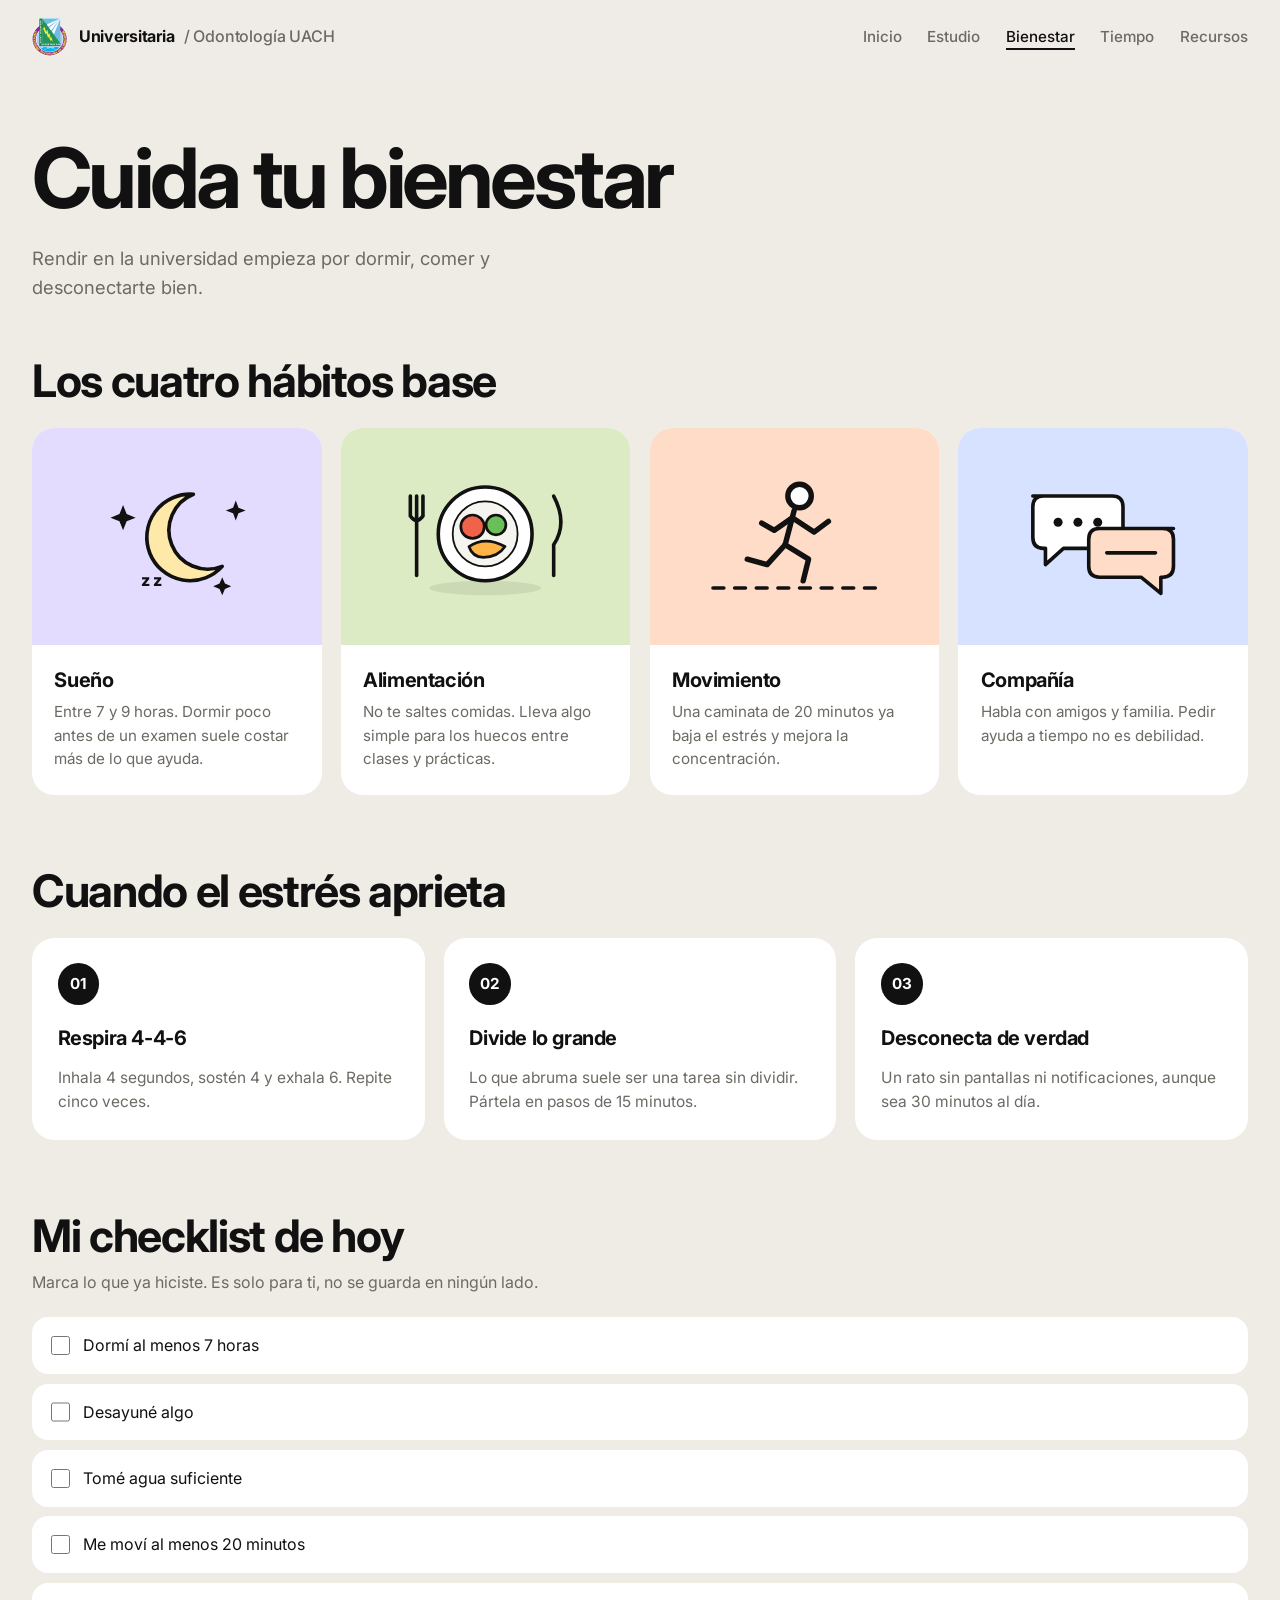
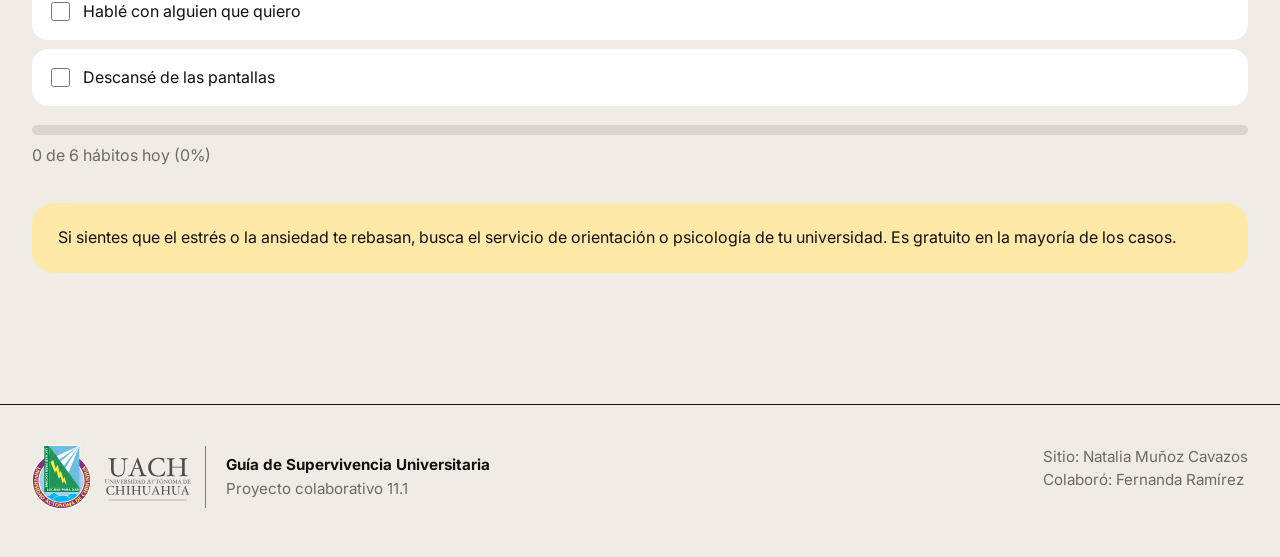
==== bienestar.html @ 302a4f21 "Sitio Guía de Supervivencia Universitaria (Odontología UACH) Co-Authored-By: Claude Sonnet 5.5 <nore" ====
<!DOCTYPE html>
<html lang="es">
<head>
  <meta charset="UTF-8">
  <meta name="viewport" content="width=device-width, initial-scale=1.0">
  <title>Bienestar · Guía Universitaria</title>
  <link rel="stylesheet" href="css/style.css">
  <script>if ("IntersectionObserver" in window && !matchMedia("(prefers-reduced-motion: reduce)").matches) document.documentElement.classList.add("js");</script>
</head>
<body>
  <header class="nav">
    <div class="nav-inner">
      <a class="brand" href="index.html"><img class="brand-logo" src="img/uach-horizontal.svg" alt="Logo de la UACH"> Universitaria <span>/ Odontología UACH</span></a>
      <ul class="menu"><li><a href="index.html">Inicio</a></li><li><a href="estudio.html">Estudio</a></li><li><a class="active" href="bienestar.html">Bienestar</a></li><li><a href="tiempo.html">Tiempo</a></li><li><a href="recursos.html">Recursos</a></li></ul>
    </div>
  </header>

  <section class="hero small">
    <h1>Cuida tu bienestar</h1>
    <p>Rendir en la universidad empieza por dormir, comer y desconectarte bien.</p>
  </section>

  <main class="container">
    <h2>Los cuatro hábitos base</h2>

    <div class="habits">

      <article class="habit">
        <div class="art lilac">
          <svg viewBox="0 0 200 150" role="img" aria-label="Luna y estrellas">
            <path d="M118 28 A48 48 0 1 0 150 108 A38 38 0 1 1 118 28 Z" fill="#ffe9a8" stroke="#111" stroke-width="4" stroke-linejoin="round"/>
            <g fill="#111"><path class="twinkle" d="M40 40 l4 10 10 4 -10 4 -4 10 -4 -10 -10 -4 10 -4z"/><path class="twinkle d2" d="M165 35 l3 8 8 3 -8 3 -3 8 -3 -8 -8 -3 8 -3z"/><path class="twinkle d3" d="M150 120 l3 7 7 3 -7 3 -3 7 -3 -7 -7 -3 7 -3z"/></g>
            <text class="twinkle d2" x="60" y="130" font-size="18" font-weight="800" fill="#111">z z</text>
          </svg>
        </div>
        <div class="txt"><h3>Sueño</h3><p>Entre 7 y 9 horas. Dormir poco antes de un examen suele costar más de lo que ayuda.</p></div>
      </article>

      <article class="habit">
        <div class="art green">
          <svg viewBox="0 0 200 150" role="img" aria-label="Plato con comida, tenedor y cuchillo">
            <ellipse cx="100" cy="132" rx="62" ry="8" fill="#000" opacity=".08"/>
            <circle class="bob" cx="100" cy="72" r="52" fill="#fff" stroke="#111" stroke-width="4"/>
            <circle cx="100" cy="72" r="36" fill="#f6f4ef" stroke="#111" stroke-width="2"/>
            <circle cx="86" cy="64" r="13" fill="#f0634a" stroke="#111" stroke-width="3"/>
            <circle cx="112" cy="62" r="11" fill="#6bbf59" stroke="#111" stroke-width="3"/>
            <path d="M82 86 Q100 74 122 86 Q114 98 98 98 Q86 98 82 86Z" fill="#ffb347" stroke="#111" stroke-width="3" stroke-linejoin="round"/>
            <g stroke="#111" stroke-width="4" stroke-linecap="round" fill="none"><path d="M24 30 L24 118"/><path d="M17 30 L17 52 Q24 62 31 52 L31 30"/><path d="M176 30 Q192 60 176 84 L176 118"/></g>
          </svg>
        </div>
        <div class="txt"><h3>Alimentación</h3><p>No te saltes comidas. Lleva algo simple para los huecos entre clases y prácticas.</p></div>
      </article>

      <article class="habit">
        <div class="art peach">
          <svg viewBox="0 0 200 150" role="img" aria-label="Persona corriendo">
            <path class="run-ground" d="M10 132 L190 132" stroke="#111" stroke-width="4" stroke-dasharray="12 12" stroke-linecap="round"/>
            <g class="bob" fill="none" stroke="#111" stroke-width="6" stroke-linecap="round" stroke-linejoin="round">
              <circle cx="106" cy="30" r="13" fill="#fff"/>
              <path d="M100 46 L90 84"/>
              <path d="M98 54 L122 70 L138 58"/>
              <path d="M98 54 L78 68 L64 60"/>
              <path d="M90 84 L116 100 L110 124"/>
              <path d="M90 84 L70 106 L48 100"/>
            </g>
          </svg>
        </div>
        <div class="txt"><h3>Movimiento</h3><p>Una caminata de 20 minutos ya baja el estrés y mejora la concentración.</p></div>
      </article>

      <article class="habit">
        <div class="art blue">
          <svg viewBox="0 0 200 150" role="img" aria-label="Dos globos de conversación">
            <g class="pop"><path d="M22 30 H110 Q122 30 122 42 V76 Q122 88 110 88 H56 L36 106 V88 H34 Q22 88 22 76 V42 Q22 30 34 30Z" fill="#fff" stroke="#111" stroke-width="4" stroke-linejoin="round"/><g fill="#111"><circle cx="50" cy="59" r="5"/><circle cx="72" cy="59" r="5"/><circle cx="94" cy="59" r="5"/></g></g>
            <g class="pop d2"><path d="M178 66 H96 Q84 66 84 78 V108 Q84 120 96 120 H142 L164 138 V120 H166 Q178 120 178 108 V78 Q178 66 166 66Z" fill="#ffdcc7" stroke="#111" stroke-width="4" stroke-linejoin="round"/><path d="M104 93 H158" stroke="#111" stroke-width="4" stroke-linecap="round"/></g>
          </svg>
        </div>
        <div class="txt"><h3>Compañía</h3><p>Habla con amigos y familia. Pedir ayuda a tiempo no es debilidad.</p></div>
      </article>

    </div>

    <h2 class="section-title">Cuando el estrés aprieta</h2>
    <ol class="step-list">
      <li><h3>Respira 4-4-6</h3><p>Inhala 4 segundos, sostén 4 y exhala 6. Repite cinco veces.</p></li>
      <li><h3>Divide lo grande</h3><p>Lo que abruma suele ser una tarea sin dividir. Pártela en pasos de 15 minutos.</p></li>
      <li><h3>Desconecta de verdad</h3><p>Un rato sin pantallas ni notificaciones, aunque sea 30 minutos al día.</p></li>
    </ol>

    <h2 class="section-title">Mi checklist de hoy</h2>
    <p class="lead">Marca lo que ya hiciste. Es solo para ti, no se guarda en ningún lado.</p>
    <ul class="checklist">
      <li><label><input type="checkbox"><span>Dormí al menos 7 horas</span></label></li>
      <li><label><input type="checkbox"><span>Desayuné algo</span></label></li>
      <li><label><input type="checkbox"><span>Tomé agua suficiente</span></label></li>
      <li><label><input type="checkbox"><span>Me moví al menos 20 minutos</span></label></li>
      <li><label><input type="checkbox"><span>Hablé con alguien que quiero</span></label></li>
      <li><label><input type="checkbox"><span>Descansé de las pantallas</span></label></li>
    </ul>
    <div class="progress"><div id="bar"></div></div>
    <p class="lead" id="bar-text" style="margin-top:0.5rem"></p>

    <div class="callout">
      Si sientes que el estrés o la ansiedad te rebasan, busca el servicio de orientación o psicología de tu universidad. Es gratuito en la mayoría de los casos.
    </div>
  </main>

  <footer>
    <div class="foot-brand">
      <img src="img/uach-horizontal.svg" alt="Universidad Autónoma de Chihuahua" class="foot-logo">
      <div><strong>Guía de Supervivencia Universitaria</strong><br>Proyecto colaborativo 11.1</div>
    </div>
    <div>Sitio: Natalia Muñoz Cavazos<br>Colaboró: Fernanda Ramírez</div>
  </footer>
  <script src="js/main.js"></script>
</body>
</html>
---- css/style.css ----
@import url("https://fonts.googleapis.com/css2?family=Inter:wght@400;500;600;700;800&display=swap");

:root {
  --bg: #efece6;
  --ink: #111111;
  --muted: #6d6a64;
  --line: #d9d5cc;
  --blue: #d6e2ff;
  --peach: #ffdcc7;
  --green: #dcebc4;
  --yellow: #ffe9a8;
  --uach: #5b2a86;
  --radius: 28px;
}

* { box-sizing: border-box; margin: 0; padding: 0; }
html { scroll-behavior: smooth; }

body {
  font-family: "Inter", "Helvetica Neue", Arial, sans-serif;
  background: var(--bg);
  color: var(--ink);
  line-height: 1.55;
  -webkit-font-smoothing: antialiased;
}

a { color: inherit; }
img { max-width: 100%; display: block; }

/* ---------- Navegación ---------- */
.nav { position: sticky; top: 0; z-index: 20; background: rgba(239, 236, 230, 0.9); backdrop-filter: blur(10px); }
.nav-inner {
  max-width: 1320px; margin: 0 auto; padding: 1.1rem 2rem;
  display: flex; justify-content: space-between; align-items: center; gap: 1rem; flex-wrap: wrap;
}
.brand { font-weight: 700; text-decoration: none; font-size: 1rem; letter-spacing: -0.01em; }
.brand span { color: var(--muted); font-weight: 500; }
.menu { display: flex; gap: 1.6rem; list-style: none; flex-wrap: wrap; }
.menu a { text-decoration: none; font-weight: 500; font-size: 0.95rem; color: var(--muted); padding-bottom: 2px; border-bottom: 2px solid transparent; }
.menu a:hover { color: var(--ink); }
.menu a.active { color: var(--ink); border-bottom-color: var(--ink); }

/* ---------- Hero ---------- */
.hero { max-width: 1320px; margin: 0 auto; padding: 5rem 2rem 3rem; text-align: left; }
.hero h1 {
  font-size: clamp(2.6rem, 8.5vw, 7.6rem);
  line-height: 0.98; letter-spacing: -0.045em; font-weight: 700; max-width: 14ch;
}
.hero h1 em { font-style: normal; color: var(--muted); }
.hero p { max-width: 520px; margin-top: 1.6rem; font-size: 1.15rem; color: var(--muted); }
.hero.small { padding: 4rem 2rem 1.5rem; }
.hero.small h1 { font-size: clamp(2.4rem, 6.5vw, 5.4rem); }
.tag { display: inline-block; font-size: 0.85rem; font-weight: 600; background: #fff; border-radius: 999px; padding: 0.35rem 0.9rem; margin-bottom: 1.3rem; }

.btn {
  display: inline-block; background: var(--ink); color: #fff; text-decoration: none;
  padding: 0.85rem 1.6rem; border-radius: 999px; font-weight: 600; font-size: 0.95rem;
  border: 0; cursor: pointer; transition: transform .2s ease; font-family: inherit;
}
.btn:hover { transform: translateY(-2px); }
.btn.ghost { background: #fff; color: var(--ink); }
.btn.secondary { background: transparent; color: var(--ink); border: 1.5px solid var(--ink); margin-left: .5rem; }

/* ---------- Layout ---------- */
.container { max-width: 1320px; margin: 0 auto; padding: 2rem 2rem 3rem; }
.container.narrow { max-width: 920px; }
h2 { font-size: clamp(1.8rem, 3.6vw, 2.8rem); letter-spacing: -0.03em; line-height: 1.08; margin-bottom: 0.6rem; font-weight: 700; }
h3 { font-size: 1.25rem; letter-spacing: -0.02em; margin-bottom: 0.3rem; font-weight: 700; }
.lead { color: var(--muted); margin-bottom: 1.4rem; max-width: 60ch; }
.section-title { margin-top: 4.5rem; }

/* ---------- Tarjetas grandes con ilustración (estilo dmcg) ---------- */
.projects { display: grid; gap: 1.5rem; grid-template-columns: repeat(3, 1fr); }
.project {
  display: flex; flex-direction: column; text-decoration: none; border-radius: var(--radius);
  overflow: hidden; background: #fff; transition: transform .35s ease, box-shadow .35s ease;
}
.project:hover { transform: translateY(-6px); box-shadow: 0 24px 50px rgba(0,0,0,.10); }
.project .art { aspect-ratio: 1 / 1; display: grid; place-items: center; padding: 2.2rem; }
.project .art svg { width: 78%; height: auto; transition: transform .5s ease; }
.project:hover .art svg { transform: scale(1.06) rotate(-2deg); }
.project .meta { padding: 1.3rem 1.6rem 1.7rem; display: flex; justify-content: space-between; align-items: flex-end; gap: 1rem; }
.project .meta p { color: var(--muted); font-size: .95rem; }
.project .arrow { font-size: 1.6rem; line-height: 1; }
.art.blue { background: var(--blue); }
.art.peach { background: var(--peach); }
.art.green { background: var(--green); }

/* animaciones de las ilustraciones */
.steam path { animation: steam 2.6s ease-in-out infinite; transform-origin: center bottom; }
.steam path:nth-child(2) { animation-delay: .5s; }
.steam path:nth-child(3) { animation-delay: 1s; }
@keyframes steam { 0%,100% { opacity: .2; transform: translateY(6px); } 50% { opacity: .9; transform: translateY(-6px); } }
.hand { transform-origin: 200px 215px; animation: spin 8s linear infinite; }
@keyframes spin { to { transform: rotate(360deg); } }
.page-flip { transform-origin: 200px 230px; animation: flip 4.5s ease-in-out infinite; }
@keyframes flip { 0%,40% { transform: scaleX(1); } 50% { transform: scaleX(-1); } 90%,100% { transform: scaleX(1); } }

/* ---------- Foto grande ---------- */
.photo { border-radius: var(--radius); overflow: hidden; position: relative; }
.photo img { width: 100%; height: auto; }
.photo.tall img { aspect-ratio: 16 / 8; object-fit: cover; }
.photo figcaption { position: absolute; left: 1.2rem; bottom: 1.2rem; background: rgba(255,255,255,.92); border-radius: 999px; padding: .4rem 1rem; font-size: .85rem; font-weight: 600; }
.split { display: grid; grid-template-columns: 1.1fr 1fr; gap: 3rem; align-items: center; margin-top: 4.5rem; }
.split p { color: var(--muted); margin-top: .8rem; }

/* ---------- Tarjetas simples ---------- */
.grid { display: grid; gap: 1.2rem; grid-template-columns: repeat(auto-fit, minmax(230px, 1fr)); margin-top: 1.4rem; }
.card { background: #fff; border-radius: 22px; padding: 1.6rem; }
.card .icon { font-size: 1.9rem; margin-bottom: .6rem; }
.card p { color: var(--muted); font-size: .97rem; }
.card a.more { display: inline-block; margin-top: .8rem; font-weight: 600; text-decoration: none; border-bottom: 1.5px solid var(--ink); }

/* ---------- Pasos (en fila horizontal) ---------- */
.step-list { list-style: none; counter-reset: step; margin-top: 1.4rem; display: grid; gap: 1.2rem; grid-template-columns: repeat(auto-fit, minmax(220px, 1fr)); }
.step-list li { counter-increment: step; background: #fff; border-radius: 22px; padding: 1.6rem; display: flex; flex-direction: column; gap: .5rem; }
.step-list li::before { content: "0" counter(step); width: 2.6rem; height: 2.6rem; border-radius: 50%; background: var(--ink); color: #fff; display: grid; place-items: center; font-weight: 700; font-size: .95rem; margin-bottom: .6rem; }
.step-list p { color: var(--muted); font-size: .97rem; }

.callout { background: var(--yellow); border-radius: 22px; padding: 1.4rem 1.6rem; margin: 2.2rem 0; }

table { width: 100%; border-collapse: collapse; margin-top: 1.2rem; background: #fff; border-radius: 22px; overflow: hidden; }
th, td { padding: 1rem 1.2rem; text-align: left; border-bottom: 1px solid var(--line); vertical-align: top; }
th { background: #f6f4ef; font-weight: 700; }
tr:last-child td, tr:last-child th { border-bottom: 0; }

figure { margin-top: 1.4rem; }
figure svg, figure img { width: 100%; height: auto; border-radius: var(--radius); }
figcaption { color: var(--muted); font-size: .9rem; margin-top: .5rem; }

.video-wrap { position: relative; padding-bottom: 56.25%; height: 0; border-radius: var(--radius); overflow: hidden; margin-top: 1.2rem; background: #000; }
.video-wrap iframe { position: absolute; inset: 0; width: 100%; height: 100%; border: 0; }

/* ---------- Pomodoro ---------- */
.timer { background: var(--green); border-radius: var(--radius); padding: 2.5rem 1.5rem; text-align: center; margin-top: 1.4rem; }
.timer .mode { font-weight: 600; color: var(--muted); }
.timer .time { font-size: clamp(4rem, 12vw, 8rem); font-weight: 800; letter-spacing: -0.05em; font-variant-numeric: tabular-nums; line-height: 1; margin: .4rem 0 1rem; }
.timer .controls { display: flex; gap: .7rem; justify-content: center; flex-wrap: wrap; }

/* ---------- Checklist ---------- */
.checklist { list-style: none; display: grid; gap: .6rem; margin-top: 1.2rem; }
.checklist label { display: flex; gap: .8rem; align-items: center; background: #fff; padding: 1rem 1.2rem; border-radius: 16px; cursor: pointer; }
.checklist input { width: 1.2rem; height: 1.2rem; accent-color: var(--ink); }
.checklist input:checked + span { text-decoration: line-through; color: var(--muted); }
.progress { height: 10px; background: var(--line); border-radius: 999px; overflow: hidden; margin-top: 1.2rem; }
.progress > div { height: 100%; width: 0; background: var(--ink); transition: width .3s ease; }

/* ---------- Footer ---------- */
footer { max-width: 1320px; margin: 3rem auto 0; padding: 2.5rem 2rem 3rem; border-top: 1.5px solid var(--ink); display: flex; justify-content: space-between; gap: 1rem; flex-wrap: wrap; color: var(--muted); font-size: .95rem; }
footer strong { color: var(--ink); }

@media (max-width: 900px) {
  .projects { grid-template-columns: 1fr; }
  .split { grid-template-columns: 1fr; gap: 1.5rem; }
  .nav-inner, .hero, .container, footer { padding-left: 1.2rem; padding-right: 1.2rem; }
  .menu { gap: 1rem; }
  .btn.secondary { margin-left: 0; margin-top: .6rem; }
}

/* ---------- Pestañas de técnicas ---------- */
.tabs { display: flex; gap: .6rem; flex-wrap: wrap; margin-top: 1.6rem; }
.tab { font-family: inherit; font-weight: 600; font-size: .95rem; padding: .7rem 1.3rem; border-radius: 999px; border: 1.5px solid var(--ink); background: transparent; cursor: pointer; transition: all .2s ease; }
.tab:hover { background: #fff; }
.tab[aria-selected="true"] { background: var(--ink); color: #fff; }
.panel { display: none; margin-top: 1.4rem; grid-template-columns: 1fr 1fr; gap: 1.5rem; animation: fadeIn .4s ease; }
.panel.show { display: grid; }
@keyframes fadeIn { from { opacity: 0; transform: translateY(8px); } to { opacity: 1; transform: none; } }
.panel .art { border-radius: var(--radius); display: grid; place-items: center; padding: 2rem; min-height: 340px; }
.panel .art svg { width: 100%; max-width: 420px; height: auto; }
.panel .body { background: #fff; border-radius: var(--radius); padding: 2rem; }
.panel .body ul { list-style: none; margin-top: 1rem; display: grid; gap: .7rem; }
.panel .body li { padding-left: 1.4rem; position: relative; color: var(--muted); }
.panel .body li::before { content: ""; position: absolute; left: 0; top: .6em; width: .6rem; height: .6rem; border-radius: 50%; background: var(--ink); }
.panel .body li strong { color: var(--ink); }
.panel .timer { margin-top: 1.4rem; padding: 1.4rem; }
.panel .timer .time { font-size: clamp(3rem, 7vw, 4.6rem); margin: .2rem 0 .8rem; }

/* ---------- Hábitos con ilustración ---------- */
.habits { display: grid; gap: 1.2rem; grid-template-columns: repeat(auto-fit, minmax(210px, 1fr)); margin-top: 1.4rem; }
.habit { background: #fff; border-radius: 22px; overflow: hidden; }
.habit .art { aspect-ratio: 4 / 3; display: grid; place-items: center; padding: 1rem; }
.habit .art svg { width: 70%; height: auto; }
.habit .txt { padding: 1.2rem 1.4rem 1.5rem; }
.habit p { color: var(--muted); font-size: .95rem; }
.art.lilac { background: #e4dcff; }
.art.sun { background: var(--yellow); }

/* animaciones de ilustraciones */
.twinkle { animation: twinkle 2.4s ease-in-out infinite; }
.twinkle.d2 { animation-delay: .8s; } .twinkle.d3 { animation-delay: 1.6s; }
@keyframes twinkle { 0%,100% { opacity: .25; } 50% { opacity: 1; } }
.bob { animation: bob 1s ease-in-out infinite; }
@keyframes bob { 0%,100% { transform: translateY(0); } 50% { transform: translateY(-5px); } }
.run-ground { animation: ground 1s linear infinite; }
@keyframes ground { to { stroke-dashoffset: -24; } }
.pop { animation: pop 2.4s ease-in-out infinite; transform-box: fill-box; transform-origin: center; }
.pop.d2 { animation-delay: 1.2s; }
@keyframes pop { 0%,100% { transform: scale(1); } 50% { transform: scale(1.1); } }
.draw { stroke-dasharray: 1; stroke-dashoffset: 1; animation: draw 4s ease forwards infinite; }
@keyframes draw { 0% { stroke-dashoffset: 1; } 70%,100% { stroke-dashoffset: 0; } }
.pulse { animation: pulse 2s ease-in-out infinite; transform-box: fill-box; transform-origin: center; }
@keyframes pulse { 0%,100% { transform: scale(1); } 50% { transform: scale(1.08); } }
.sweep { transform-origin: 180px 100px; animation: spin 10s linear infinite; }

/* ---------- Logos de herramientas ---------- */
.logo { width: 3rem; height: 3rem; border-radius: 14px; display: grid; place-items: center; font-weight: 800; font-size: 1.05rem; margin-bottom: .8rem; color: #111; }

@media (max-width: 900px) { .panel.show { grid-template-columns: 1fr; } }
.hand-p { animation: spin 12s linear infinite; }
.grid.three { grid-template-columns: repeat(3, 1fr); }
.photo.plain figcaption { position: static; background: none; padding: .6rem 0 0; color: var(--muted); font-weight: 500; }
.split > .photo.plain { max-width: 520px; justify-self: center; }
@media (max-width: 900px) { .grid.three { grid-template-columns: 1fr; } }
.day { list-style: none; display: grid; grid-template-columns: repeat(auto-fit, minmax(130px, 1fr)); gap: .8rem; margin-top: 1.2rem; }
.day li { background: var(--c); border-radius: 20px; padding: 1.2rem 1rem; display: flex; flex-direction: column; gap: .3rem; min-height: 110px; }
.day b { font-size: 1.5rem; letter-spacing: -0.03em; }
.day span { font-weight: 600; }
.photo.plain { overflow: visible; }
.photo.plain img { border-radius: var(--radius); }
.logo { background: #f6f4ef; padding: .65rem; }
.logo img { width: 100%; height: 100%; object-fit: contain; border-radius: 0; box-shadow: none; }
.logo { width: 4.2rem; height: 4.2rem; padding: .55rem; border-radius: 18px; }

/* ---------- Aparición al hacer scroll ---------- */
.js .reveal { opacity: 0; }
.js .reveal.in { animation: reveal .9s cubic-bezier(.22,.61,.36,1) both; animation-delay: var(--d, 0s); }
@keyframes reveal { from { opacity: 0; translate: 0 36px; } to { opacity: 1; translate: 0 0; } }

.brand { display: inline-flex; align-items: center; gap: .55rem; }
.brand-logo { width: 38px; height: 38px; object-fit: cover; object-position: left center; }
.foot-brand { display: flex; align-items: center; gap: 1.2rem; flex-wrap: wrap; }
.foot-logo { height: 64px; width: auto; }
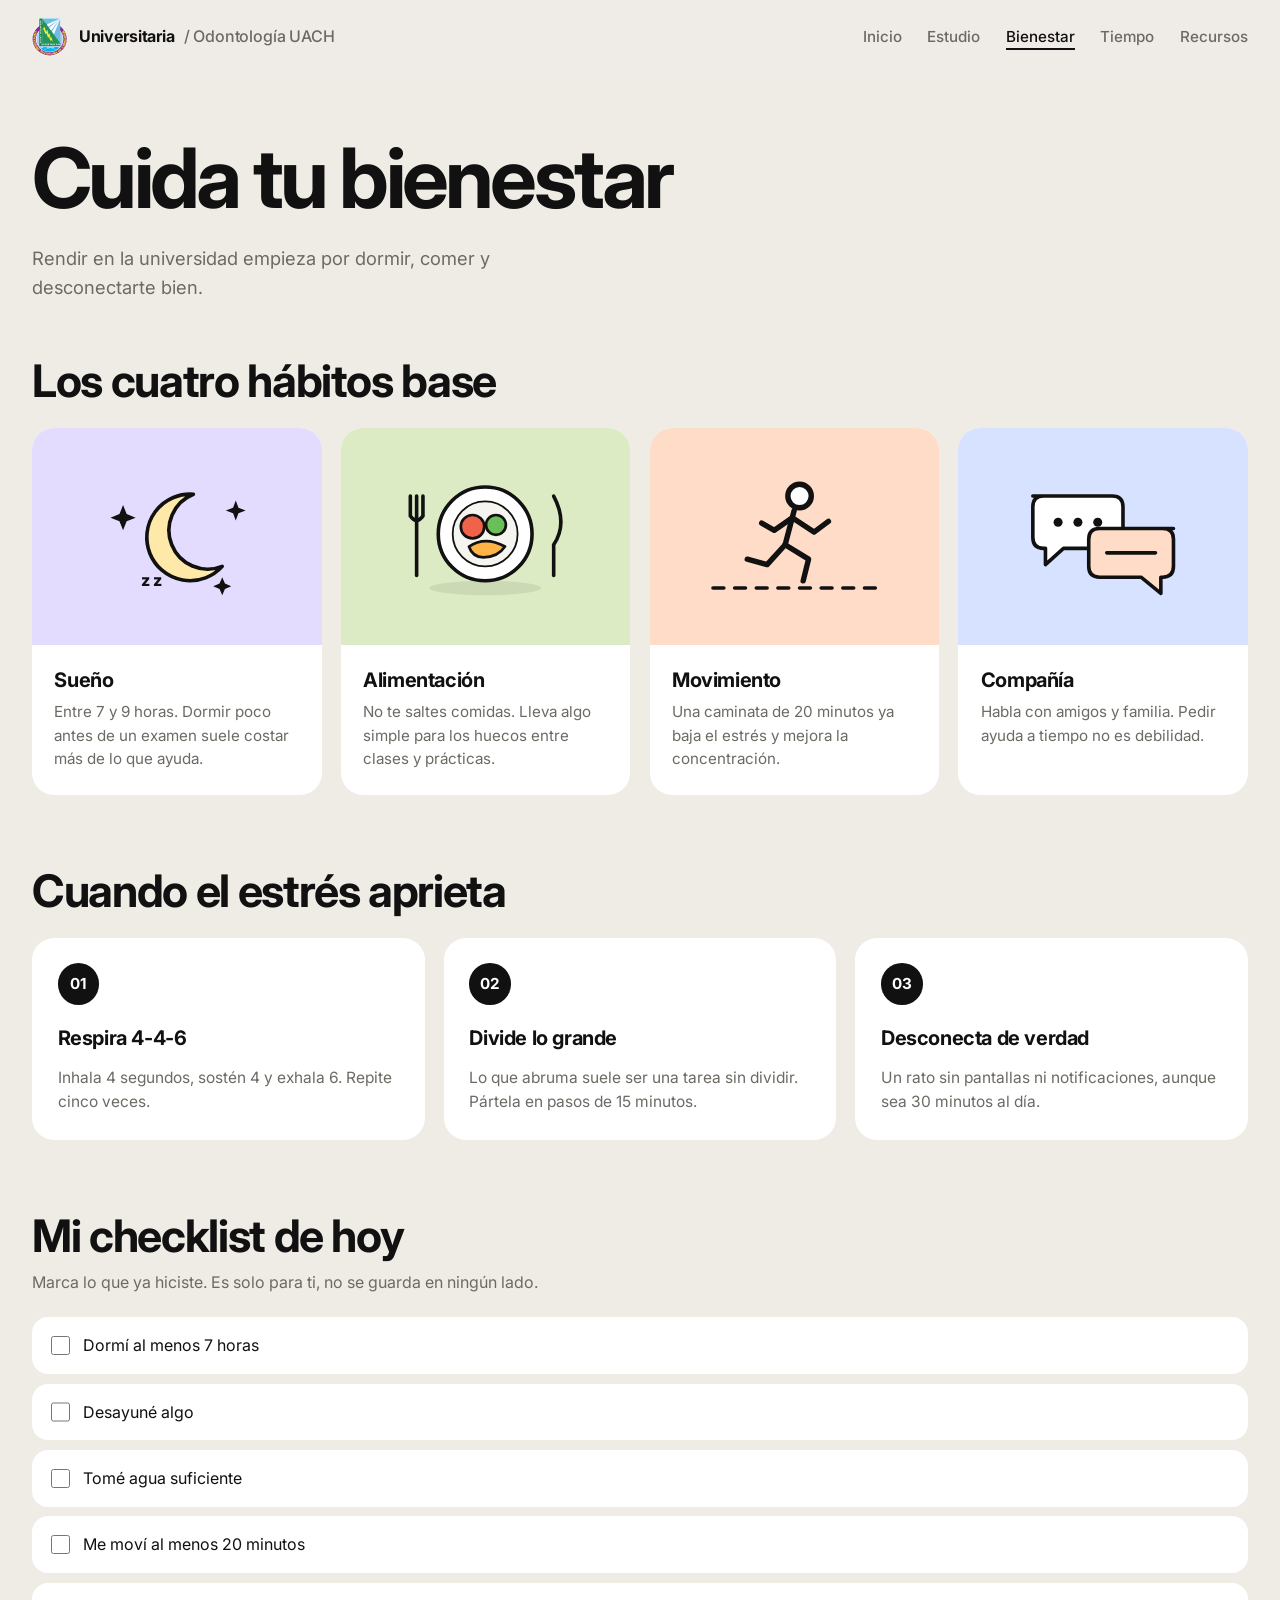
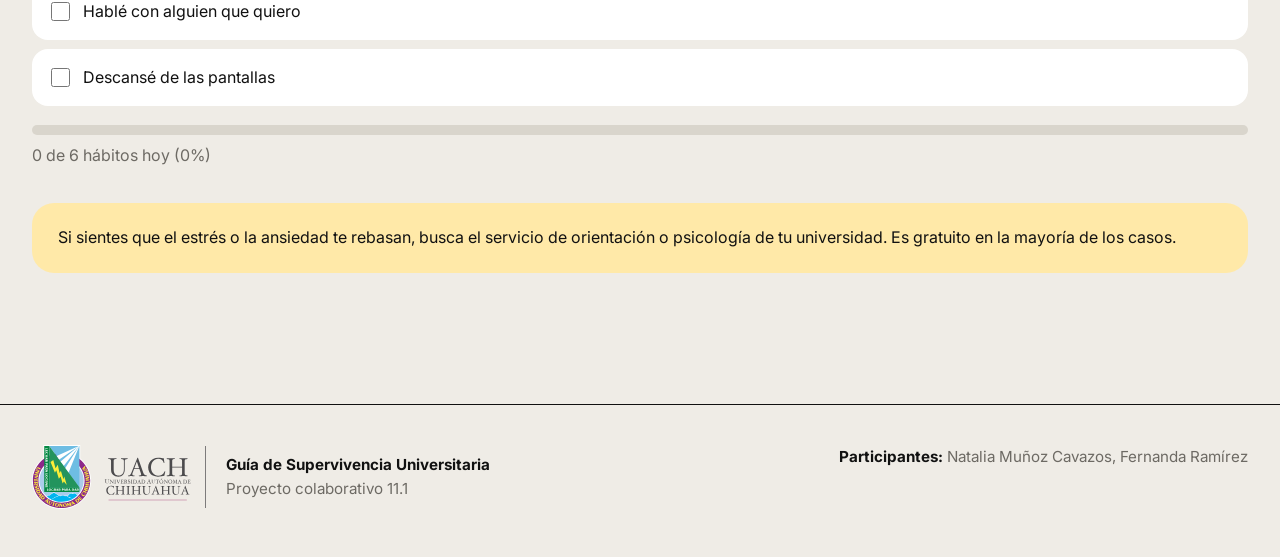
==== commit 074e6c83: "Pie de página: Participantes Co-Authored-By: Claude Sonnet 5.5 <noreply@anthropic.com>" ====
--- a/bienestar.html
+++ b/bienestar.html
@@ -110,7 +110,7 @@
       <img src="img/uach-horizontal.svg" alt="Universidad Autónoma de Chihuahua" class="foot-logo">
       <div><strong>Guía de Supervivencia Universitaria</strong><br>Proyecto colaborativo 11.1</div>
     </div>
-    <div>Sitio: Natalia Muñoz Cavazos<br>Colaboró: Fernanda Ramírez</div>
+    <div><strong>Participantes:</strong> Natalia Muñoz Cavazos, Fernanda Ramírez</div>
   </footer>
   <script src="js/main.js"></script>
 </body>
